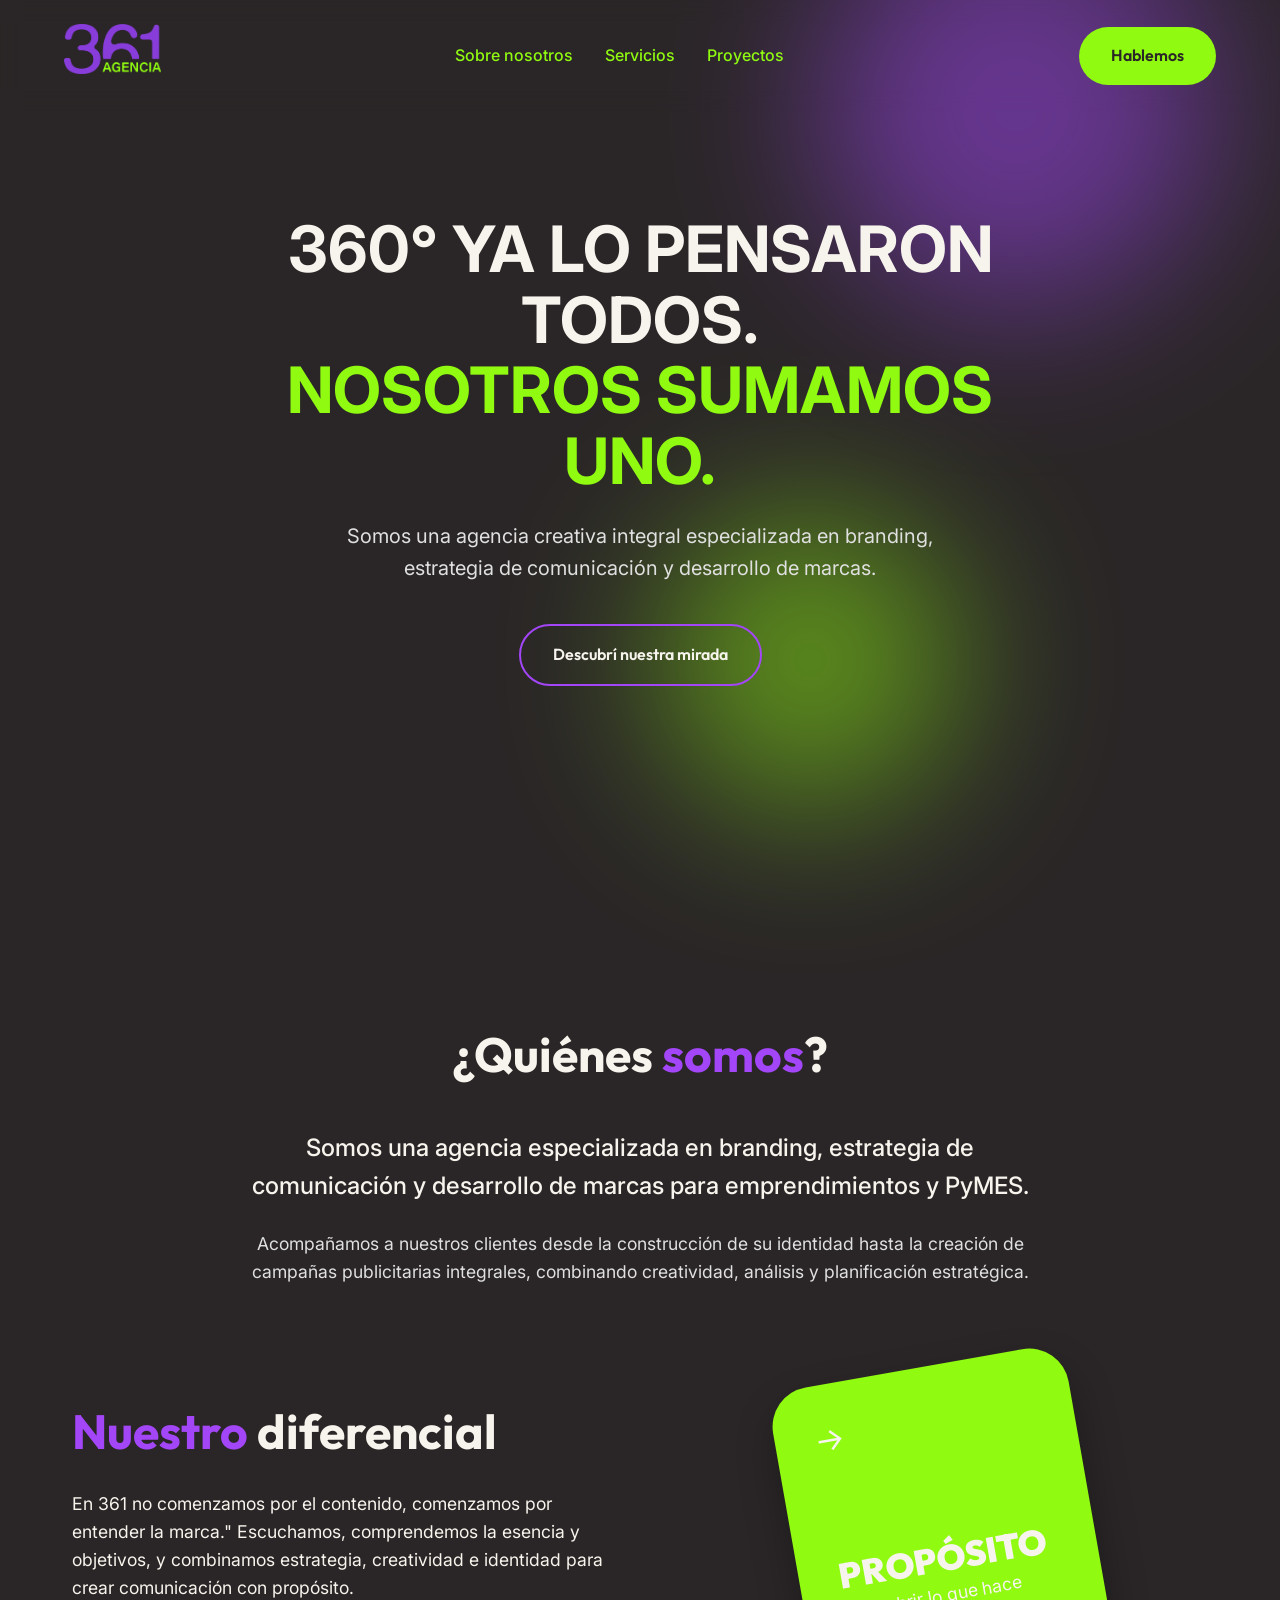
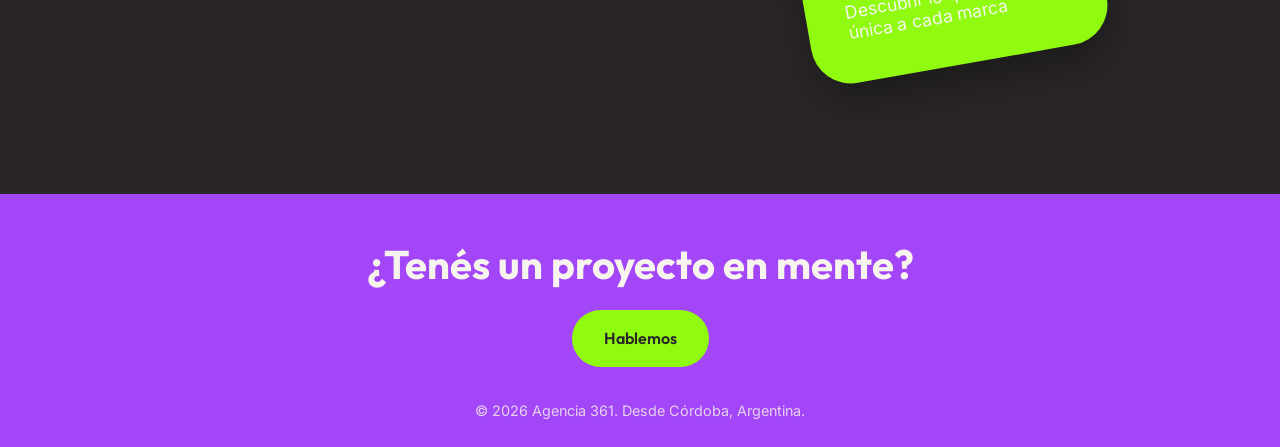
==== index.html @ 06deb08f "innitial commit" ====
<!DOCTYPE html>
<html lang="es">

<head>
    <meta charset="UTF-8">
    <meta name="viewport" content="width=device-width, initial-scale=1.0">
    <title>361 Agencia | Una mirada más</title>
    <link rel="stylesheet" href="style.css">
    <link rel="preconnect" href="https://fonts.googleapis.com">
    <link rel="preconnect" href="https://fonts.gstatic.com" crossorigin>
    <link href="https://fonts.googleapis.com/css2?family=Inter:wght@400;500&family=Outfit:wght@700;900&display=swap"
        rel="stylesheet">
    <script src="https://cdnjs.cloudflare.com/ajax/libs/gsap/3.12.5/gsap.min.js"></script>
    <script src="main.js"></script>
</head>

<body>
    <!-- Cursor personalizado -->
    <div id="cursor"></div>

    <!-- Navegación -->
    <nav class="navbar">
        <div class="logo">
            <a href="index.html"><img src="img/PRINC - COLOR.png" alt="361 Agencia"></a>
        </div>
        <ul class="nav-links">
            <!-- Actualizamos el link al nuevo ID -->
            <li><a href="#sobre-nosotros">Sobre nosotros</a></li>
            <li><a href="servicios.html">Servicios</a></li>
            <li><a href="proyectos.html">Proyectos</a></li>
        </ul>
        <a href="https://whatsapp.com" class="btn-primary">Hablemos</a>
    </nav>

    <!-- Hero Section -->
    <header class="hero section-reveal">
        <div class="hero-content">
            <h1>360° ya lo pensaron todos.<br><span class="highlight-green">Nosotros sumamos uno.</span></h1>
            <p>Somos una agencia creativa integral especializada en branding, estrategia de comunicación y desarrollo de
                marcas.</p>
            <a href="#sobre-nosotros" class="btn-secondary">Descubrí nuestra mirada</a>
        </div>
        <!-- Elementos decorativos (Blobs) -->
        <div class="blob blob-purple"></div>
        <div class="blob blob-green"></div>
    </header>

    <!-- SOBRE NOSOTROS (Unificado: Filosofía + Misión/Visión) -->
    <section id="sobre-nosotros" class="about-us section-reveal">
        <div class="container">

            <!-- 1. Bloque Introductorio Centrado -->
            <div style="text-align: center; margin-bottom: 5rem;">
                <h2 class="section-title">¿Quiénes <span class="highlight-purple">somos</span>?</h2>
                <p class="large-text" style="max-width: 800px; margin: 0 auto 1.5rem;">
                    Somos una agencia especializada en branding, estrategia de comunicación y desarrollo de marcas para
                    emprendimientos y PyMES.
                </p>
                <p style="max-width: 800px; margin: 0 auto; color: #e0e0e0; font-size: 1.1rem;">
                    Acompañamos a nuestros clientes desde la construcción de su identidad hasta la creación de campañas
                    publicitarias integrales, combinando creatividad, análisis y planificación estratégica.
                </p>
            </div>

            <!-- 2. Bloque Dividido (Misión y Visión) -->
            <div class="split-layout">
                <div class="split-text">
                    <!-- Sobrescribimos el centrado global para que este título quede a la izquierda -->
                    <h2 class="section-title" style="text-align: left; margin-bottom: 2rem;"><span
                            class="highlight-purple">Nuestro</span> diferencial</h2>
                    <p>En 361 no comenzamos por el contenido, comenzamos por entender la marca." Escuchamos,
                        comprendemos la esencia y objetivos, y combinamos estrategia, creatividad e identidad para crear
                        comunicación con propósito.</p>
                </div>
                <div class="split-visual">
                    <div class="split-visual">
                        <div class="box-361" id="valores-box">
                            <!-- El contenido se inyectará dinámicamente con JS -->
                            <div class="valores-content" id="valores-content">
                                <!-- Acá irán la flecha, el título y el subtítulo -->
                            </div>
                        </div>
                    </div>
                </div>
            </div>

        </div>
    </section>



     <!-- Footer -->
    <footer id="contacto">
        <div class="container">
            <h2>¿Tenés un proyecto en mente? </h2>
            <a href="https://whatsapp.com" class="btn-primary">Hablemos</a>
            <p class="footer-copy">© 2026 Agencia 361. Desde Córdoba, Argentina.</p>
        </div>
    </footer>


</body>

</html>
---- style.css ----
/* --- VARIABLES DE MARCA --- */
:root {
    /* Paleta Oficial */
    --color-purple: #a346f7; /* Passion Purple[cite: 2] */
    --color-green: #90fa11;  /* Electric Green[cite: 2] */
    --color-white: #f7f4ed;  /* Reputation White[cite: 2] */
    --color-black: #2a2627;  /* Mistery Black[cite: 2] */

    /* Fuentes */
    --font-heading: 'Outfit', sans-serif;
    --font-body: 'Inter', sans-serif;

    /* Espaciados y estructura */
    --transition: all 0.3s ease;
    --radius: 12px;
}

/* --- RESET & GLOBALES --- */
* {
    margin: 0;
    padding: 0;
    box-sizing: border-box;
}

html {
    scroll-behavior: smooth;
}

body {
    background-color: var(--color-black);
    color: var(--color-white);
    font-family: var(--font-body);
    line-height: 1.6;
    overflow-x: hidden;
}

h1, h2, h3, h4 {
    font-family: var(--font-heading);
    line-height: 1.1;
}

a { text-decoration: none; }
ul { list-style: none; }
.container { max-width: 1200px; margin: 0 auto; padding: 0 2rem; }

/* --- UTILIDADES --- */
.highlight-green { color: var(--color-green); }
.highlight-purple { color: var(--color-purple); }

.btn-primary-hero {
    color: var(--color-green);
    display: inline-block;
    padding: 1rem 2rem;
    border-radius: 50px;
    font-weight: 600;
    font-family: var(--font-heading);
    transition: var(--transition);
    cursor: pointer;
    border: solid var(--color-green) 2px;
}

.btn-primary-hero:hover {
    border: solid var(--color-white) 2px;
    color: var(--color-white);
    transform: translateY(-3px);
}

.btn-primary, .btn-secondary {
    display: inline-block;
    padding: 1rem 2rem;
    border-radius: 50px;
    font-weight: 600;
    font-family: var(--font-heading);
    transition: var(--transition);
    cursor: pointer;
}

.btn-primary {
    background-color: var(--color-green);
    color: var(--color-black);
}

.btn-primary:hover {
    background-color: var(--color-white);
    transform: translateY(-3px);
}

.btn-secondary {
    background-color: transparent;
    color: var(--color-white);
    border: 2px solid var(--color-purple);
}

.btn-secondary:hover {
    background-color: var(--color-purple);
    transform: translateY(-3px);
}

/* --- NAVEGACIÓN --- */
.navbar {
    display: flex;
    justify-content: space-between;
    align-items: center;
    padding: 1.5rem 5%;
    position: fixed;
    width: 100%;
    top: 0;
    z-index: 100;
    backdrop-filter: blur(10px);
}

.logo {
    font-size: 2rem;
    font-family: var(--font-heading);
    font-weight: 900;
    color: var(--color-white);
}

.logo img {
    max-height: 50px;
}

.nav-links {
    display: flex;
    gap: 2rem;
}

.nav-links a {
    color: var(--color-green);
    font-weight: 500;
    transition: var(--transition);
}

.nav-links a:hover { color: var(--color-green); }

/* --- REEMPLAZAR ESTA PARTE EN TU STYLE.CSS --- */

/* HERO SECTION */
.hero {
    height: 100vh; 
    background-color: var(--color-black);
    color: var(--color-white);
    
    display: flex;
    align-items: center;
    justify-content: center;
    
    position: relative;
    /* Eliminamos el overflow: hidden; de acá */
}

/* Animaciones fluidas de fondo (se mantienen igual) */
.hero::before {
    content: '';
    position: absolute;
    width: 50vw;
    height: 50vw;
    background: var(--passion-purple);
    filter: blur(120px);
    border-radius: 50%;
    top: -20%;
    left: -10%;
    opacity: 0.3;
    animation: float 8s ease-in-out infinite;
}

.hero::after {
    content: '';
    position: absolute;
    width: 40vw;
    height: 40vw;
    background: var(--electric-green);
    filter: blur(100px);
    border-radius: 50%;
    bottom: -10%;
    right: -10%;
    opacity: 0.2;
    animation: float 10s ease-in-out infinite alternate;
}

@keyframes float {
    0% { transform: translateY(0px) scale(1); }
    50% { transform: translateY(40px) scale(1.05); }
    100% { transform: translateY(0px) scale(1); }
}

.hero-content {
    position: relative;
    z-index: 10;
    width: 100%;
    max-width: 900px;
    padding: 0 20px;
    
    /* Flexbox en columna para apilar H1, P y Botón en el centro absoluto */
    display: flex;
    flex-direction: column;
    align-items: center;      /* Centra los elementos horizontalmente */
    justify-content: center;  /* Centra los elementos verticalmente */
    text-align: center;       /* Asegura que el texto interno esté alineado al medio */
}

.hero h1 {
    font-family: var(--font-headers);
    font-size: clamp(2.5rem, 5vw, 4.5rem);
    line-height: 1.1;
    margin-bottom: 1.5rem;
    text-transform: uppercase;
}



.hero p {
    font-size: 1.25rem;
    margin-bottom: 2.5rem;
    color: #e0e0e0;
    max-width: 600px;
    /* Al usar flex-direction: column, el margin auto ya no es obligatorio, 
       pero mantenemos text-align center por prolijidad */
    text-align: center; 
}

/* Animaciones decorativas (Blobs estilo branding 361) */
.blob {
    position: absolute;
    filter: blur(80px);
    border-radius: 50%;
    z-index: -1; /* <-- Cambiá esto para que vayan por detrás */
    opacity: 0.5;
    animation: float 10s infinite alternate ease-in-out;
    pointer-events: none; 
}

.blob-purple {
    width: 400px;
    height: 400px;
    background: var(--color-purple);
    top: -10%;
    right: 5%;
}

.blob-green {
    width: 300px;
    height: 300px;
    background: var(--color-green);
    bottom: 10%;
    right: 25%;
    animation-delay: -5s;
}

@keyframes float {
    0% { transform: translate(0, 0) scale(1); }
    100% { transform: translate(50px, 50px) scale(1.1); }
}

/* --- SECCIONES GENÉRICAS --- */
section { padding: 8rem 0; }
.section-title { font-size: 3rem; margin-bottom: 3rem; text-align: center;}
.large-text { font-size: 1.5rem; margin-bottom: 1.5rem; font-weight: 500; }

/* --- SERVICIOS (ACORDEÓN Y GRÁFICOS LATERALES) --- */
.services {
    background-color: var(--color-black);
    color: var(--color-black);
    position: relative; /* Importante para que los z-index funcionen bien */
}

.services-list {
    display: flex;
    flex-direction: column;
    gap: 0;
    max-width: 800px;
    margin: 0 auto;
}

.service-item {
    border-bottom: 2px solid var(--color-purple);
    padding: 2rem 0;
    cursor: pointer;
    transition: border-color 0.4s ease;
}

.service-item:hover {
    border-bottom-color: var(--color-green);
}

.service-title {
    font-size: clamp(2rem, 4vw, 3rem);
    color: var(--color-purple);
    margin: 0;
    transition: all 0.4s ease;
    text-align: center;
}

/* Efecto visual en el título al pasar el mouse */
.service-item:hover .service-title {
    color: var(--color-green);
    transform: translateX(20px);
}

/* MAGIA DEL ACORDEÓN */
.service-content {
    display: grid;
    grid-template-rows: 0fr;
    transition: grid-template-rows 0.5s cubic-bezier(0.16, 1, 0.3, 1);
}

.service-item:hover .service-content {
    grid-template-rows: 1fr;
}

.service-inner {
    overflow: hidden; 
}

/* LA NUEVA CARD DESPLEGABLE RECTANGULAR */
.service-card-expanded {
    background-color: var(--color-purple); /* Fondo oscuro para destacar la forma */
    border-radius: var(--radius);
    margin-top: 1.5rem;
    margin-bottom: 1rem;
    
    /* Mucho padding arriba y abajo para hacerla más alta */
    padding: 4rem 3rem; 
    min-height: 200px; /* Forzamos un alto mínimo para que sea un rectángulo notorio */
    
    display: flex;
    align-items: center;
    border-bottom: 4px solid var(--color-green); /* Detalle de color de la marca */
    
    /* Animación extra para que el texto aparezca suave */
    opacity: 0;
    transform: translateY(-10px);
    transition: all 0.4s ease 0.1s;
}

.service-item:hover .service-card-expanded {
    opacity: 1;
    transform: translateY(0);
}

.service-card-expanded p {
    font-size: 1.25rem;
    color: var(--color-white);
    margin: 0;
    line-height: 1.6;
    text-align: center;
}
/* --- ANIMACIÓN DE IMÁGENES LATERALES --- */
.side-graphic {
    position: fixed; /* Anclado a la pantalla (viewport) */
    top: 50%;
    transform: translateY(-50%);
    width: 250px; /* Ajustá este tamaño según tus imágenes */
    height: auto;
    z-index: 50; /* Por encima del fondo pero por debajo del navbar */
    opacity: 0;
    pointer-events: none; /* Evita que la imagen interfiera con el mouse/hover */
    transition: all 0.6s cubic-bezier(0.16, 1, 0.3, 1);
}

.side-graphic.left {
    left: -300px; /* Escondido fuera de la pantalla a la izquierda */
}

.side-graphic.right {
    right: -300px; /* Escondido fuera de la pantalla a la derecha */
}

/* Al hacer hover en el ítem, las imágenes correspondientes entran a la pantalla */
.service-item:hover .side-graphic.left {
    left: 5vw;
    opacity: 1;
}

.service-item:hover .side-graphic.right {
    right: 5vw;
    opacity: 1;
}

/* En celulares anulamos las imágenes laterales para que no tapen la pantalla */
@media (max-width: 900px) {
    .side-graphic {
        display: none;
    }
    .service-item:hover .service-title {
        transform: translateX(10px);
    }
}

.service-card h3 { font-size: 1.5rem; margin-bottom: 1rem; }

/* --- DIFERENCIAL (SPLIT LAYOUT) --- */
.split-layout {
    display: flex;
    align-items: center;
    gap: 4rem;
}

.split-text { flex: 1; }
.split-text p { margin-bottom: 1.5rem; font-size: 1.1rem; }
.bold-statement {
    font-size: 1.3rem;
    color: var(--color-green);
    border-left: 4px solid var(--color-purple);
    padding-left: 1.5rem;
    margin-top: 2rem;
}

.split-visual {
    flex: 1;
    display: flex;
    justify-content: center;
}

/* --- CAJA 361 ROTATORIA (CSS PURO) --- */
.box-361 {
    width: 300px;
    height: 300px;
    border-radius: 40px;
    transform: rotate(-10deg);
    transition: transform 0.3s ease, background-color 0.5s ease-in-out;
    box-shadow: 0 20px 40px rgba(0,0,0,0.3);
    
    /* Flexbox para alinear el contenido interno */
    display: flex;
    flex-direction: column;
    justify-content: center;
    padding: 2.5rem;
    
    /* El fondo inicial, luego JS lo cambia */
    background-color: var(--color-green); 
}

.box-361:hover { 
    transform: rotate(0deg) scale(1.05); 
}

/* El contenedor del texto, que usaremos para hacer el fade de opacidad */
.valores-content {
    opacity: 1;
    transition: opacity 0.5s ease-in-out;
    display: flex;
    flex-direction: column;
    justify-content: center;
    height: 100%;
}

/* Estilos de las partes internas de la caja */
.valores-arrow {
    font-size: 2rem;
    margin-bottom: auto; /* Empuja el título hacia el medio */
    line-height: 1;
}

.valores-title {
    font-family: var(--font-heading);
    font-size: 2.2rem;
    font-weight: 900;
    text-transform: uppercase;
    line-height: 1;
    margin-bottom: 0.5rem;
}

.valores-subtitle {
    font-family: var(--font-body);
    font-size: 1.1rem;
    line-height: 1.2;
    font-weight: 400;
}




/* --- METODOLOGÍA (EFECTO STICKY SCROLL) --- */
.methodology {
    padding: 8rem 0;
    background-color: var(--color-black);
    
    /* ACÁ ESTÁ EL TRUCO: 
       Sumamos un extra de scroll al final para que las cartas 
       tengan tiempo y espacio de apilarse por completo. */
    padding-bottom: 30vh; 
}

.method-list {
    list-style: none;
    counter-reset: step-counter;
    position: relative;
    padding: 0;
    
    /* Ocupamos el 90% del ancho de la ventana y centramos */
    width: 95vw;
    margin: 0 auto;
}

.method-step {
    /* Hacemos que se ancle antes, al 5% de la parte superior */
    position: sticky;
    top: 5vh; 
    
    /* Las filas son mucho más altas (90% del alto de la ventana) */
    height: 30vh; 
    
    background-color: var(--color-black);
    
    /* El contenido se dispersa a lo largo del 90vw */
    display: grid;
    grid-template-columns: 150px 1fr 1.5fr; 
    gap: 4rem;
    align-items: center; /* Centra el contenido verticalmente en esos 90vh */
    
    /* La línea ocupa automáticamente el 100% de este bloque (que es el 90vw) */
    border-top: 1px solid var(--color-purple);
    
}

/* Colores alternados de las líneas y los números */
.method-step:nth-child(odd) {
    border-top-color: var(--color-purple);
}
.method-step:nth-child(even) {
    border-top-color: var(--color-green);
}

.method-step:nth-child(odd) .step-number {
    color: var(--color-purple);
}
.method-step:nth-child(even) .step-number {
    color: var(--color-green);
}

/* Tipografía de los números gigante */
.step-number {
    font-family: var(--font-heading);
    font-size: clamp(4rem, 8vw, 7rem); /* Se adapta al tamaño de la pantalla */
    font-weight: 900;
    line-height: 1;
}

.step-number::before {
    counter-increment: step-counter;
    content: "0" counter(step-counter);
}

.step-name {
    font-family: var(--font-heading);
    font-size: clamp(2rem, 3vw, 3rem);
    color: var(--color-white);
    font-weight: 700;
    line-height: 1.1;
}

.step-desc {
    font-size: 1.25rem;
    color: #e0e0e0;
    max-width: 600px;
}

/* --- FOOTER --- */
footer {
    background: var(--color-purple);
    text-align: center;
    /* Redujimos el padding superior e inferior */
    padding: 3rem 0 1.5rem; 
}

footer h2 { 
    /* Achicamos apenitas la fuente y el margen para que encaje mejor */
    font-size: 2.5rem; 
    margin-bottom: 1.5rem; 
}

.footer-copy { 
    /* Redujimos el margen superior a la mitad */
    margin-top: 2rem; 
    font-size: 0.9rem; 
    opacity: 0.8; 
}


/* --- CURSOR PERSONALIZADO Y ANIMACIÓN GSAP --- */
#cursor {
    position: fixed;
    top: 0;
    left: 0;
    width: 15px;
    height: 15px;
    background-color: var(--color-green);
    border-radius: 50%;
    pointer-events: none;
    z-index: 9999;
    transform: translate(-50%, -50%);
    opacity: 0; 
}

/* Ocultamos el cursor del sistema para que solo se vea el verde */
body {
    cursor: none; 
}

/* Las imágenes que deja la estela */
.trail-image {
    position: absolute;
    top: 0;
    left: 0;
    
    /* Hacemos los elementos mucho más pequeños */
    width: clamp(60px, 8vw, 120px); 
    height: auto; /* Mantiene la proporción original exacta del PNG */
    
    object-fit: contain; /* Garantiza que el gráfico jamás se recorte */
    pointer-events: none; /* Crucial para que no bloqueen los botones de abajo */
    
    /* Eliminamos box-shadow, aspect-ratio y border-radius que limitaban la forma */
}

/* --- PROYECTOS (Grilla 2x2 y Hover Effect) --- */
.projects {
    padding-bottom: 8rem;
}

.projects-grid {
    display: grid;
    grid-template-columns: repeat(2, 1fr); /* Crea exactamente 2 columnas */
    gap: 3rem;
}

.project-card {
    position: relative;
    border-radius: var(--radius);
    overflow: hidden;
    aspect-ratio: 4/3; /* Mantiene proporción rectangular horizontal uniforme */
    cursor: pointer;
    background-color: var(--color-black);
    box-shadow: 0 10px 30px rgba(0,0,0,0.2);
}

/* Configuramos ambas imágenes superpuestas */
.project-card img {
    position: absolute;
    top: 0;
    left: 0;
    width: 100%;
    height: 100%;
    object-fit: cover;
    transition: opacity 0.6s ease, transform 0.6s ease;
}

/* La segunda imagen arranca invisible */
.project-card .img-hover {
    opacity: 0;
}

/* Animaciones al pasar el mouse */
.project-card:hover .img-base {
    opacity: 0;
    transform: scale(1.05); /* Pequeño zoom out */
}

.project-card:hover .img-hover {
    opacity: 1;
    transform: scale(1.05); /* Pequeño zoom in al revelar */
}

/* Información del proyecto (título y categoría) */
.project-info {
    position: absolute;
    bottom: 0;
    left: 0;
    width: 100%;
    padding: 3rem 2rem 2rem;
    
    /* Degradado para oscurecer la base y asegurar que el texto se lea bien */
    background: linear-gradient(to top, rgba(42, 38, 39, 0.95), transparent);
    color: var(--color-white);
    
    /* El texto arranca un poco más abajo y transparente */
    transform: translateY(20px);
    opacity: 0;
    transition: all 0.4s ease;
    z-index: 10;
}

.project-card:hover .project-info {
    transform: translateY(0);
    opacity: 1;
}

.project-info h3 {
    font-size: 1.8rem;
    margin-bottom: 0.2rem;
    color: var(--color-green);
    font-family: var(--font-heading);
}

.project-info p {
    font-size: 1rem;
    opacity: 0.9;
}

/* --- HERO DE PROYECTOS (100VH) --- */
.projects-hero {
    height: 100vh;
    display: flex;
    align-items: center;
    justify-content: center;
    text-align: center;
    background-color: var(--color-black);
    position: relative;
    /* Evita que el navbar pise el texto visualmente */
    padding-top: 80px; 
}

#hero-text-content {
    /* Optimiza el rendimiento de las animaciones en el navegador */
    will-change: transform, opacity;
    transform-origin: center center;
}

.section-title-proyectos {
    font-family: var(--font-headers);
    font-size: clamp(2.5rem, 5vw, 4.5rem);
    line-height: 1.1;
    margin-bottom: 1.5rem;
    text-transform: uppercase;
}

/* Responsive para dispositivos móviles */
@media (max-width: 768px) {
    .projects-grid {
        grid-template-columns: 1fr; /* Pasa a 1 sola columna en celular */
        gap: 2rem;
    }
}

/* --- RESPONSIVE --- */
@media (max-width: 768px) {
    .nav-links { display: none; } /* En un proyecto real acá iría el menú hamburguesa */
    .split-layout { flex-direction: column; }
    .hero h1 { font-size: 2.5rem; }
}

@media (max-width: 900px) {
    .method-step {
        grid-template-columns: 1fr; /* Apila todo en una columna */
        gap: 2rem;
        height: auto; /* Anula los 90vh en celular para que no quede raro */
        min-height: 80vh;
        padding-top: 3rem;
        align-items: start;
        align-content: center;
    }
    
    .step-number {
        margin-bottom: 0;
    }
}
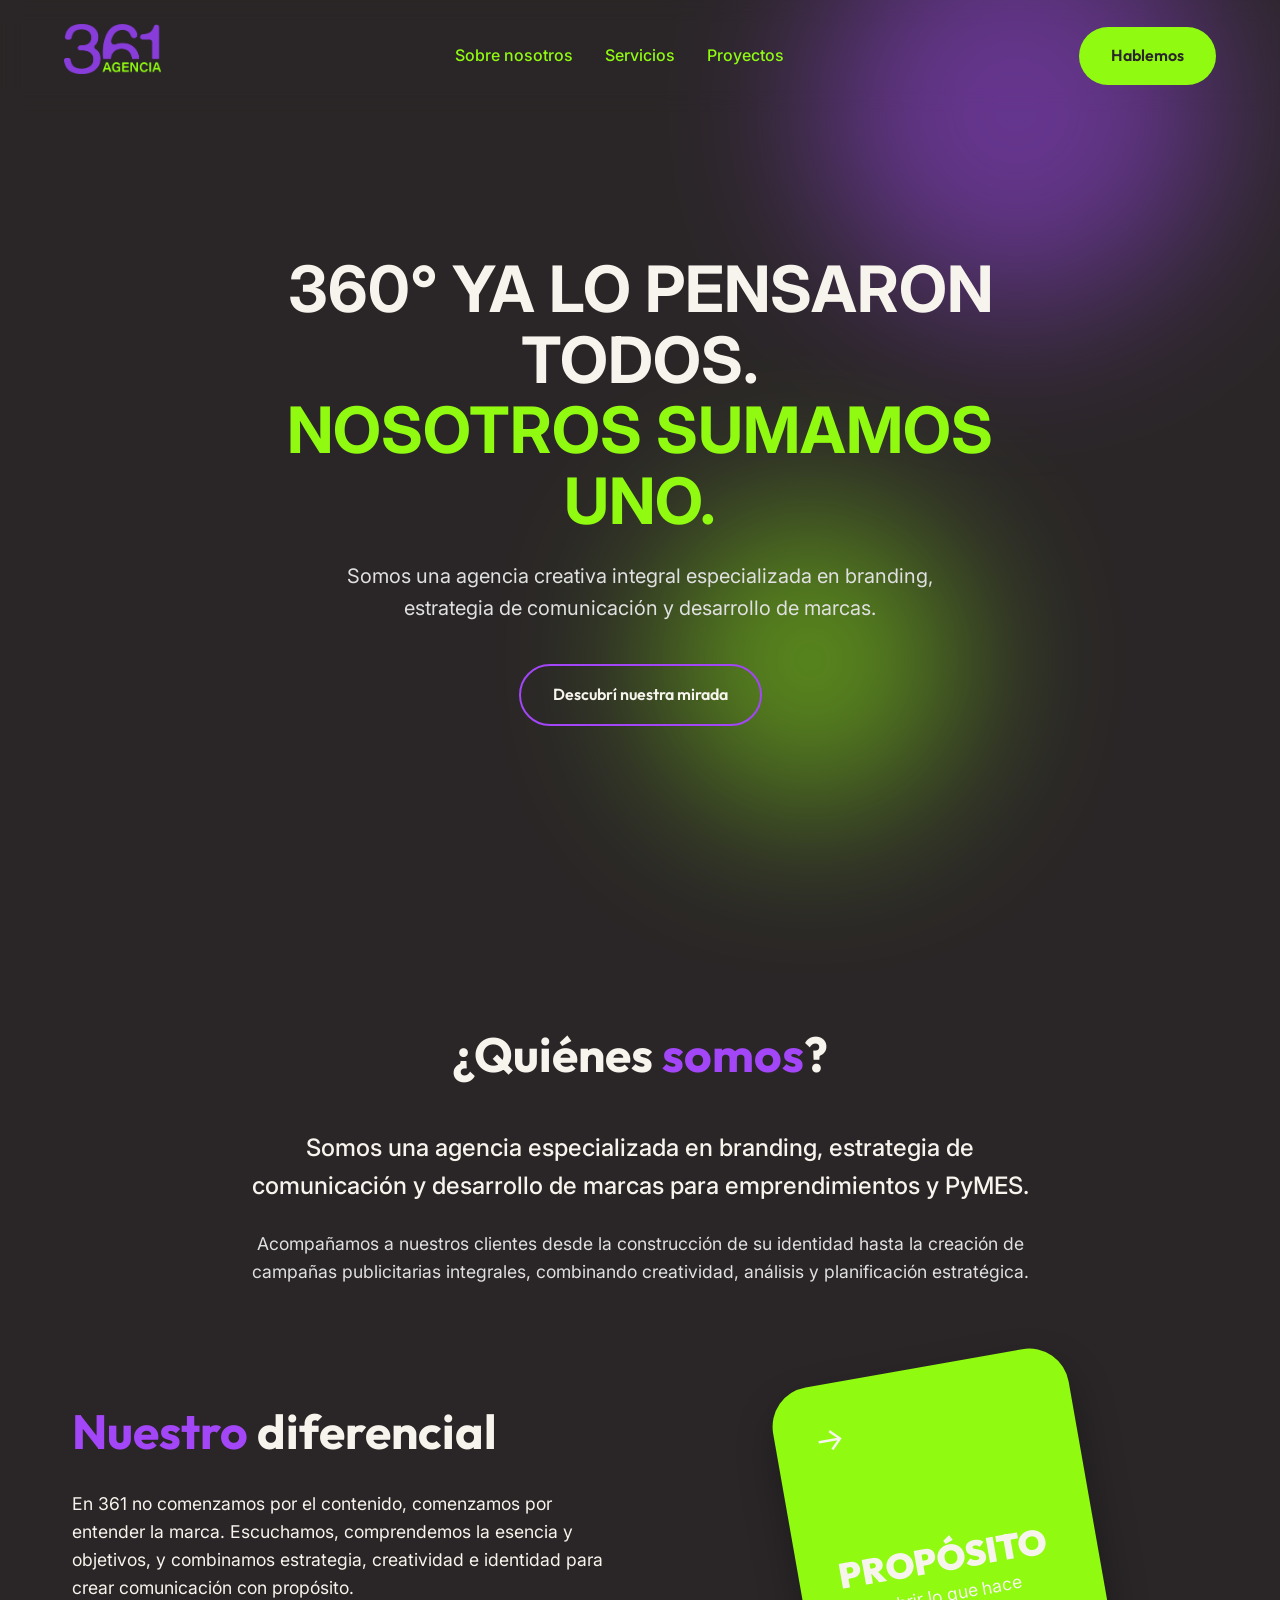
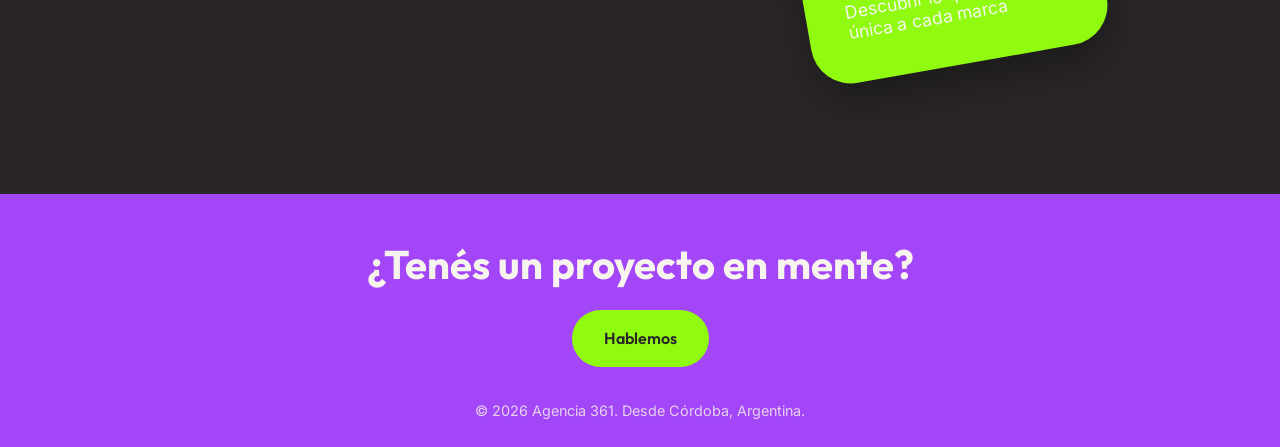
==== commit e3a1acc0: "fixed minor errors" ====
--- a/index.html
+++ b/index.html
@@ -68,7 +68,7 @@
                     <!-- Sobrescribimos el centrado global para que este título quede a la izquierda -->
                     <h2 class="section-title" style="text-align: left; margin-bottom: 2rem;"><span
                             class="highlight-purple">Nuestro</span> diferencial</h2>
-                    <p>En 361 no comenzamos por el contenido, comenzamos por entender la marca." Escuchamos,
+                    <p>En 361 no comenzamos por el contenido, comenzamos por entender la marca. Escuchamos,
                         comprendemos la esencia y objetivos, y combinamos estrategia, creatividad e identidad para crear
                         comunicación con propósito.</p>
                 </div>
--- a/style.css
+++ b/style.css
@@ -137,16 +137,21 @@
 
 /* HERO SECTION */
 .hero {
-    height: 100vh; 
+    /* Cambiamos height por min-height para mayor adaptabilidad */
+    min-height: 100vh; 
+    
     background-color: var(--color-black);
     color: var(--color-white);
     
     display: flex;
     align-items: center;
     justify-content: center;
-    
     position: relative;
-    /* Eliminamos el overflow: hidden; de acá */
+    
+    /* Le damos un respiro superior para que no choque con la navbar fija */
+    padding-top: 120px; 
+    /* Le damos padding inferior por si la pantalla es muy chica */
+    padding-bottom: 40px; 
 }
 
 /* Animaciones fluidas de fondo (se mantienen igual) */
@@ -594,9 +599,7 @@
 }
 
 /* Ocultamos el cursor del sistema para que solo se vea el verde */
-body {
-    cursor: none; 
-}
+
 
 /* Las imágenes que deja la estela */
 .trail-image {
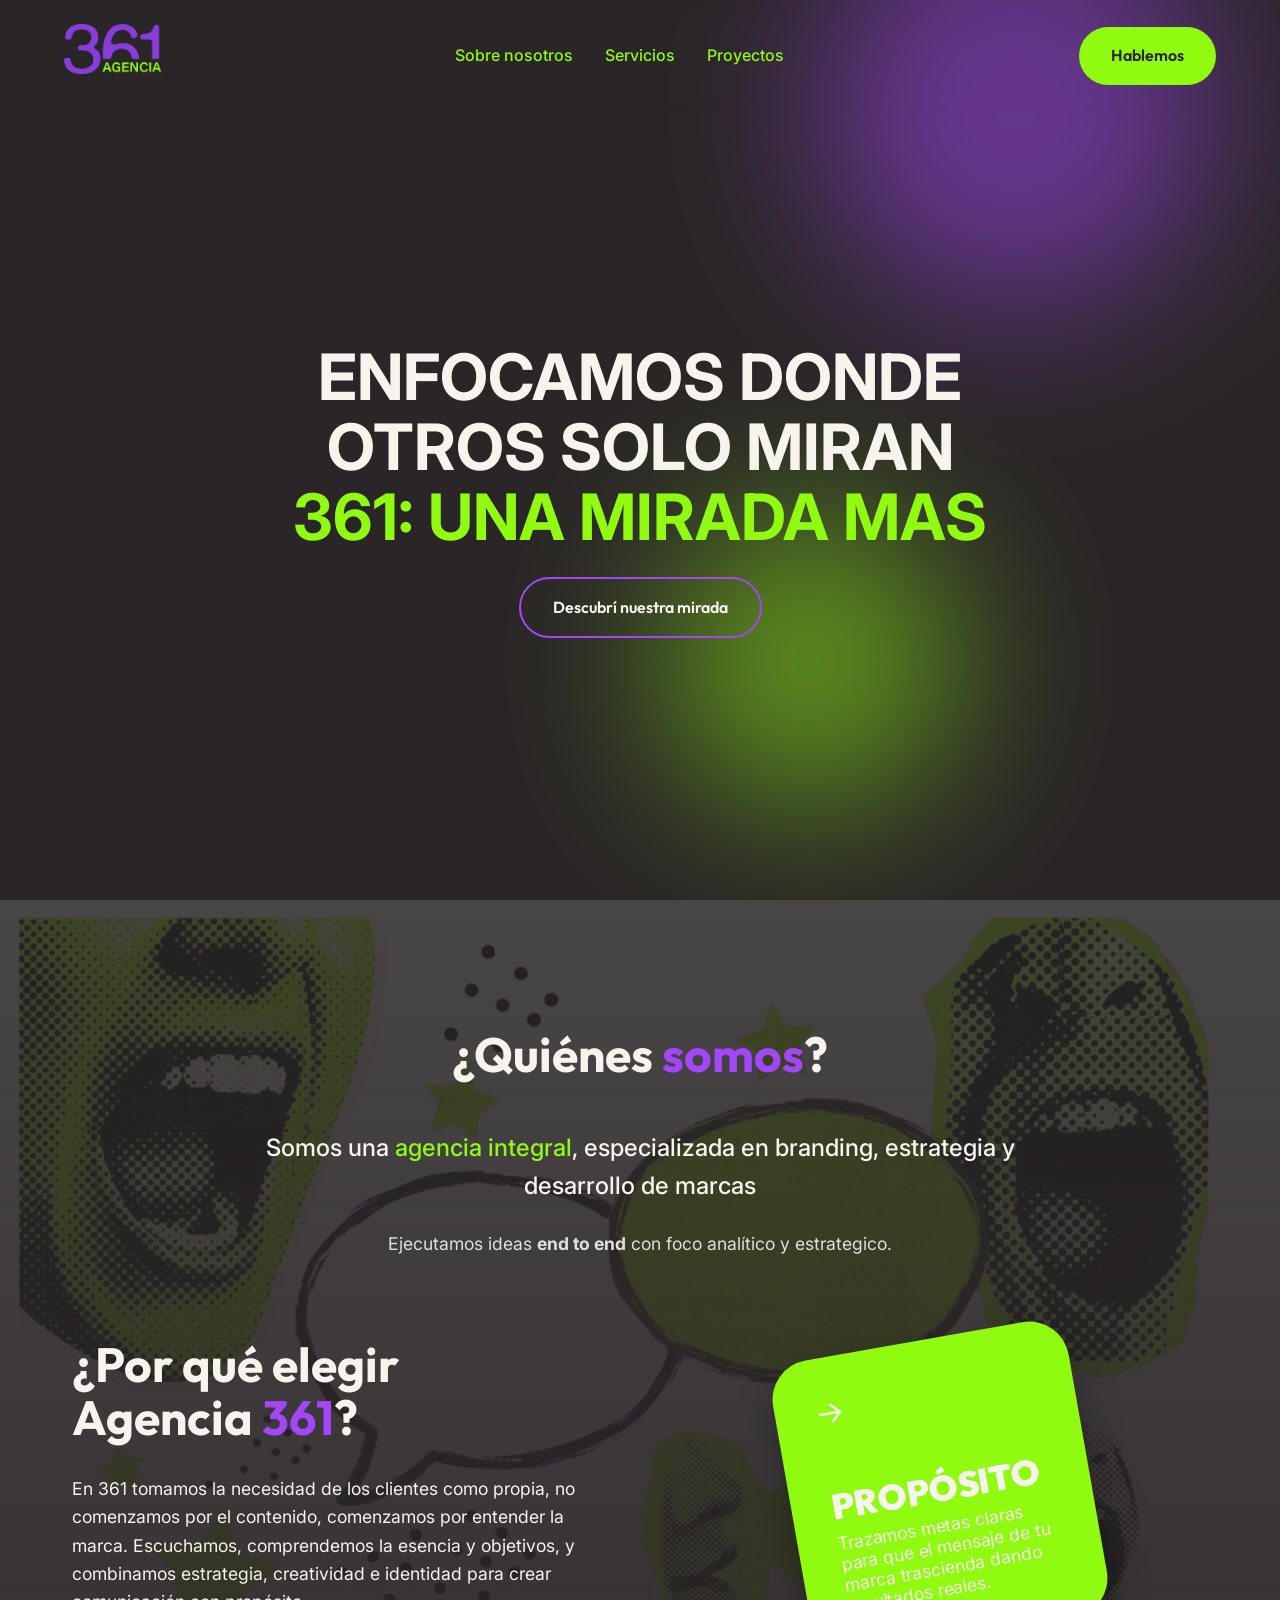
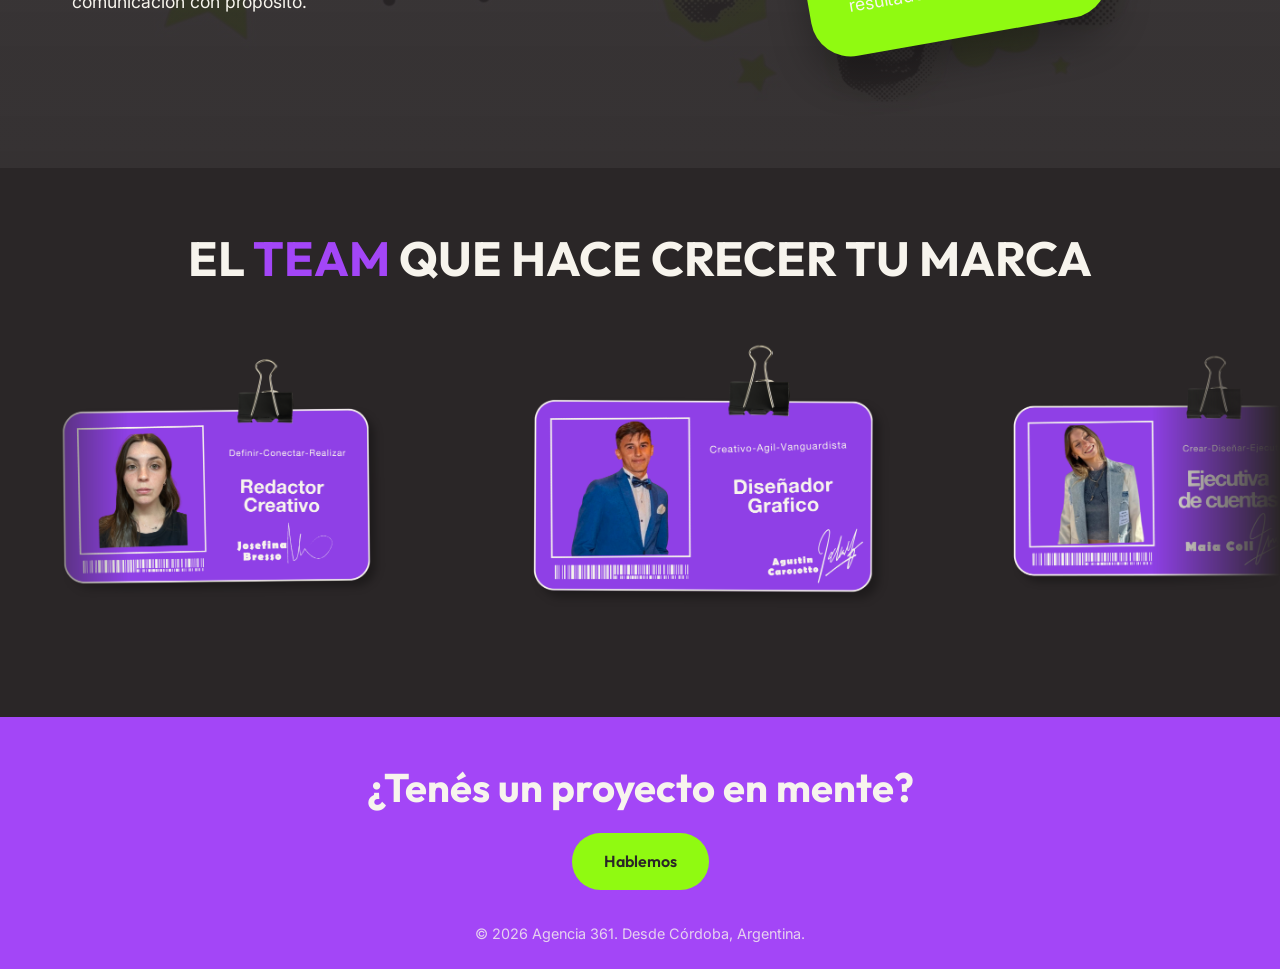
==== commit 1c8c060a: "feat: Mejorar la interactividad y estética del sitio web" ====
--- a/index.html
+++ b/index.html
@@ -35,9 +35,7 @@
     <!-- Hero Section -->
     <header class="hero section-reveal">
         <div class="hero-content">
-            <h1>360° ya lo pensaron todos.<br><span class="highlight-green">Nosotros sumamos uno.</span></h1>
-            <p>Somos una agencia creativa integral especializada en branding, estrategia de comunicación y desarrollo de
-                marcas.</p>
+            <h1>Enfocamos donde otros solo miran<br><span class="highlight-green">361: una mirada mas</span></h1>
             <a href="#sobre-nosotros" class="btn-secondary">Descubrí nuestra mirada</a>
         </div>
         <!-- Elementos decorativos (Blobs) -->
@@ -53,12 +51,12 @@
             <div style="text-align: center; margin-bottom: 5rem;">
                 <h2 class="section-title">¿Quiénes <span class="highlight-purple">somos</span>?</h2>
                 <p class="large-text" style="max-width: 800px; margin: 0 auto 1.5rem;">
-                    Somos una agencia especializada en branding, estrategia de comunicación y desarrollo de marcas para
-                    emprendimientos y PyMES.
+                    Somos una <span class="highlight-green">agencia integral</span>, especializada en branding,
+                    estrategia y desarrollo de marcas
+
                 </p>
                 <p style="max-width: 800px; margin: 0 auto; color: #e0e0e0; font-size: 1.1rem;">
-                    Acompañamos a nuestros clientes desde la construcción de su identidad hasta la creación de campañas
-                    publicitarias integrales, combinando creatividad, análisis y planificación estratégica.
+                    Ejecutamos ideas <strong>end to end</strong> con foco analítico y estrategico.
                 </p>
             </div>
 
@@ -66,9 +64,10 @@
             <div class="split-layout">
                 <div class="split-text">
                     <!-- Sobrescribimos el centrado global para que este título quede a la izquierda -->
-                    <h2 class="section-title" style="text-align: left; margin-bottom: 2rem;"><span
-                            class="highlight-purple">Nuestro</span> diferencial</h2>
-                    <p>En 361 no comenzamos por el contenido, comenzamos por entender la marca. Escuchamos,
+                    <h2 class="section-title" style="text-align: left; margin-bottom: 2rem;">¿Por qué elegir<br> Agencia
+                        <span class="highlight-purple">361</span>?</h2>
+                    <p>En 361 tomamos la necesidad de los clientes como propia, no comenzamos por el contenido,
+                        comenzamos por entender la marca. Escuchamos,
                         comprendemos la esencia y objetivos, y combinamos estrategia, creatividad e identidad para crear
                         comunicación con propósito.</p>
                 </div>
@@ -88,8 +87,17 @@
     </section>
 
 
+    <section class="infinite-carousel section-reveal">
+        <h2 class="section-title" style="text-align: center; margin-bottom: 3rem;">EL <span
+                class="highlight-purple">TEAM</span> QUE HACE CRECER TU MARCA</h2>
 
-     <!-- Footer -->
+        <div class="carousel-wrapper">
+            <div class="carousel-track" id="team-track">
+            </div>
+        </div>
+    </section>
+
+    <!-- Footer -->
     <footer id="contacto">
         <div class="container">
             <h2>¿Tenés un proyecto en mente? </h2>
--- a/style.css
+++ b/style.css
@@ -1,10 +1,14 @@
 /* --- VARIABLES DE MARCA --- */
 :root {
     /* Paleta Oficial */
-    --color-purple: #a346f7; /* Passion Purple[cite: 2] */
-    --color-green: #90fa11;  /* Electric Green[cite: 2] */
-    --color-white: #f7f4ed;  /* Reputation White[cite: 2] */
-    --color-black: #2a2627;  /* Mistery Black[cite: 2] */
+    --color-purple: #a346f7;
+    /* Passion Purple[cite: 2] */
+    --color-green: #90fa11;
+    /* Electric Green[cite: 2] */
+    --color-white: #f7f4ed;
+    /* Reputation White[cite: 2] */
+    --color-black: #2a2627;
+    /* Mistery Black[cite: 2] */
 
     /* Fuentes */
     --font-heading: 'Outfit', sans-serif;
@@ -26,26 +30,113 @@
     scroll-behavior: smooth;
 }
 
+/* --- CONFIGURACIÓN GENERAL DEL BODY --- */
 body {
     background-color: var(--color-black);
     color: var(--color-white);
     font-family: var(--font-body);
     line-height: 1.6;
     overflow-x: hidden;
-}
-
-h1, h2, h3, h4 {
+    position: relative; /* <-- ESTO ES LO ÚNICO QUE FALTABA AGREGAR */
+}
+
+/* Aseguramos que el contenido principal flote por encima del fondo decorativo */
+section, header, footer, .navbar {
+    position: relative;
+    z-index: 2; 
+}
+
+/* --- ELEMENTOS DECORATIVOS GLOBALES (BLUR FIJO DE FONDO) --- */
+.global-bg-decorations {
+    position: fixed; /* Cambiamos a fixed para que cubra toda la pantalla de punta a punta */
+    top: 0;
+    left: 0;
+    width: 100vw;
+    height: 100vh;
+    pointer-events: none; /* Nunca interfiere con los clics */
+    z-index: 1; /* Por detrás de las secciones */
+    overflow: hidden;
+}
+
+.bg-element {
+    position: absolute;
+    width: 200px;
+    height: auto;
+    opacity: 0.12; /* Sutil tipo marca de agua */
+    filter: blur(10px); /* Efecto esmerilado */
+}
+
+/* --- DISPERSIÓN POR TODA LA PÁGINA --- */
+.el-1 {
+    top: 5%;
+    left: 3%;
+    width: 240px;
+    transform: rotate(15deg);
+    filter: blur(8px);
+}
+
+.el-2 {
+    top: 25%;
+    right: 5%;
+    width: 180px;
+    transform: rotate(-30deg);
+    filter: blur(12px);
+}
+
+.el-3 {
+    top: 50%;
+    left: 8%;
+    width: 220px;
+    transform: rotate(45deg);
+    filter: blur(10px);
+}
+
+.el-4 {
+    top: 70%;
+    right: 7%;
+    width: 260px;
+    transform: rotate(-15deg);
+    filter: blur(14px);
+}
+
+.el-5 {
+    top: 85%;
+    left: 5%;
+    width: 190px;
+    transform: rotate(20deg);
+    filter: blur(9px);
+}
+
+h1,
+h2,
+h3,
+h4 {
     font-family: var(--font-heading);
     line-height: 1.1;
 }
 
-a { text-decoration: none; }
-ul { list-style: none; }
-.container { max-width: 1200px; margin: 0 auto; padding: 0 2rem; }
+a {
+    text-decoration: none;
+}
+
+ul {
+    list-style: none;
+}
+
+.container {
+    max-width: 1200px;
+    margin: 0 auto;
+    padding: 0 2rem;
+}
 
 /* --- UTILIDADES --- */
-.highlight-green { color: var(--color-green); }
-.highlight-purple { color: var(--color-purple); }
+.highlight-green {
+    color: var(--color-green);
+}
+
+.highlight-purple {
+    color: var(--color-purple);
+}
 
 .btn-primary-hero {
     color: var(--color-green);
@@ -65,7 +156,8 @@
     transform: translateY(-3px);
 }
 
-.btn-primary, .btn-secondary {
+.btn-primary,
+.btn-secondary {
     display: inline-block;
     padding: 1rem 2rem;
     border-radius: 50px;
@@ -94,6 +186,17 @@
 .btn-secondary:hover {
     background-color: var(--color-purple);
     transform: translateY(-3px);
+}
+
+/* --- ENCABEZADOS DE SECCIÓN CENTRADOS --- */
+.section-header {
+    display: flex;
+    flex-direction: column;
+    align-items: center;
+    /* Centra los elementos horizontalmente */
+    text-align: center;
+    /* Asegura que el texto en sí esté centrado */
+    width: 100%;
 }
 
 /* --- NAVEGACIÓN --- */
@@ -131,27 +234,29 @@
     transition: var(--transition);
 }
 
-.nav-links a:hover { color: var(--color-green); }
+.nav-links a:hover {
+    color: var(--color-green);
+}
 
 /* --- REEMPLAZAR ESTA PARTE EN TU STYLE.CSS --- */
 
 /* HERO SECTION */
 .hero {
     /* Cambiamos height por min-height para mayor adaptabilidad */
-    min-height: 100vh; 
-    
+    min-height: 100vh;
+
     background-color: var(--color-black);
     color: var(--color-white);
-    
+
     display: flex;
     align-items: center;
     justify-content: center;
     position: relative;
-    
+
     /* Le damos un respiro superior para que no choque con la navbar fija */
-    padding-top: 120px; 
+    padding-top: 120px;
     /* Le damos padding inferior por si la pantalla es muy chica */
-    padding-bottom: 40px; 
+    padding-bottom: 40px;
 }
 
 /* Animaciones fluidas de fondo (se mantienen igual) */
@@ -184,9 +289,17 @@
 }
 
 @keyframes float {
-    0% { transform: translateY(0px) scale(1); }
-    50% { transform: translateY(40px) scale(1.05); }
-    100% { transform: translateY(0px) scale(1); }
+    0% {
+        transform: translateY(0px) scale(1);
+    }
+
+    50% {
+        transform: translateY(40px) scale(1.05);
+    }
+
+    100% {
+        transform: translateY(0px) scale(1);
+    }
 }
 
 .hero-content {
@@ -195,13 +308,16 @@
     width: 100%;
     max-width: 900px;
     padding: 0 20px;
-    
+
     /* Flexbox en columna para apilar H1, P y Botón en el centro absoluto */
     display: flex;
     flex-direction: column;
-    align-items: center;      /* Centra los elementos horizontalmente */
-    justify-content: center;  /* Centra los elementos verticalmente */
-    text-align: center;       /* Asegura que el texto interno esté alineado al medio */
+    align-items: center;
+    /* Centra los elementos horizontalmente */
+    justify-content: center;
+    /* Centra los elementos verticalmente */
+    text-align: center;
+    /* Asegura que el texto interno esté alineado al medio */
 }
 
 .hero h1 {
@@ -221,7 +337,7 @@
     max-width: 600px;
     /* Al usar flex-direction: column, el margin auto ya no es obligatorio, 
        pero mantenemos text-align center por prolijidad */
-    text-align: center; 
+    text-align: center;
 }
 
 /* Animaciones decorativas (Blobs estilo branding 361) */
@@ -229,10 +345,11 @@
     position: absolute;
     filter: blur(80px);
     border-radius: 50%;
-    z-index: -1; /* <-- Cambiá esto para que vayan por detrás */
+    z-index: -1;
+    /* <-- Cambiá esto para que vayan por detrás */
     opacity: 0.5;
     animation: float 10s infinite alternate ease-in-out;
-    pointer-events: none; 
+    pointer-events: none;
 }
 
 .blob-purple {
@@ -253,20 +370,45 @@
 }
 
 @keyframes float {
-    0% { transform: translate(0, 0) scale(1); }
-    100% { transform: translate(50px, 50px) scale(1.1); }
+    0% {
+        transform: translate(0, 0) scale(1);
+    }
+
+    100% {
+        transform: translate(50px, 50px) scale(1.1);
+    }
 }
 
 /* --- SECCIONES GENÉRICAS --- */
-section { padding: 8rem 0; }
-.section-title { font-size: 3rem; margin-bottom: 3rem; text-align: center;}
-.large-text { font-size: 1.5rem; margin-bottom: 1.5rem; font-weight: 500; }
+section {
+    padding: 8rem 0;
+}
+
+.section-title {
+    font-size: 3rem;
+    margin-bottom: 3rem;
+    text-align: center;
+}
+
+.large-text {
+    font-size: 1.5rem;
+    margin-bottom: 1.5rem;
+    font-weight: 500;
+}
+
+.small-text {
+    max-width: 800px;
+    color: #e0e0e0;
+    font-size: 1.1rem;
+    padding-bottom: 2rem;
+}
 
 /* --- SERVICIOS (ACORDEÓN Y GRÁFICOS LATERALES) --- */
 .services {
     background-color: var(--color-black);
     color: var(--color-black);
-    position: relative; /* Importante para que los z-index funcionen bien */
+    position: relative;
+    /* Importante para que los z-index funcionen bien */
 }
 
 .services-list {
@@ -277,15 +419,36 @@
     margin: 0 auto;
 }
 
+/* --- EL CONTENEDOR DEL SERVICIO --- */
 .service-item {
     border-bottom: 2px solid var(--color-purple);
-    padding: 2rem 0;
+    /* Le sumamos padding a los costados para que el texto respire del borde de la imagen */
+    padding: 2rem 2rem; 
     cursor: pointer;
     transition: border-color 0.4s ease;
+    
+    /* ESTO ES CLAVE PARA LA IMAGEN DE FONDO */
+    position: relative; 
+    border-radius: var(--radius); /* Bordes redondeados sutiles */
+    overflow: hidden; /* Evita que la imagen sobresalga al hacer el zoom-out */
 }
 
 .service-item:hover {
     border-bottom-color: var(--color-green);
+}
+
+/* Para que el texto e interacciones queden por encima de la imagen de fondo */
+.service-header, 
+.service-content {
+    position: relative;
+    z-index: 2; 
+}
+
+/* --- TÍTULO DEL SERVICIO --- */
+.service-header {
+    display: flex;
+    align-items: center;
+    justify-content: center;
 }
 
 .service-title {
@@ -296,13 +459,37 @@
     text-align: center;
 }
 
-/* Efecto visual en el título al pasar el mouse */
 .service-item:hover .service-title {
     color: var(--color-green);
-    transform: translateX(20px);
-}
-
-/* MAGIA DEL ACORDEÓN */
+}
+
+/* --- LA MAGIA: IMAGEN DE FONDO QUE APARECE --- */
+.service-bg-img {
+    position: absolute;
+    top: 0;
+    left: 0;
+    width: 100%;
+    height: 100%;
+    object-fit: cover; /* Asegura que llene toda la caja sin deformarse */
+    z-index: 0; /* Se va al fondo de todo */
+    
+    /* Filtro oscuro para asegurar que el título y la card se sigan leyendo */
+    filter: brightness(0.35) saturate(1.2); 
+    
+    /* Estado inicial invisible y con un poco de zoom in */
+    opacity: 0;
+    transform: scale(1.1);
+    transition: all 0.6s cubic-bezier(0.16, 1, 0.3, 1);
+    pointer-events: none; /* Evita que moleste al hacer clic */
+}
+
+/* Al pasar el mouse por el servicio, la imagen se revela y hace un zoom out */
+.service-item:hover .service-bg-img {
+    opacity: 1;
+    transform: scale(1);
+}
+
+/* --- MAGIA DEL ACORDEÓN --- */
 .service-content {
     display: grid;
     grid-template-rows: 0fr;
@@ -314,23 +501,30 @@
 }
 
 .service-inner {
-    overflow: hidden; 
-}
-
-/* LA NUEVA CARD DESPLEGABLE RECTANGULAR */
+    overflow: hidden;
+}
+
+/* --- LA NUEVA CARD DESPLEGABLE RECTANGULAR --- */
 .service-card-expanded {
-    background-color: var(--color-purple); /* Fondo oscuro para destacar la forma */
+    /* 
+       Acá pasamos tu Passion Purple (#a346f7) a formato RGB (163, 70, 247).
+       El '0.4' final es la transparencia (40% de color, 60% transparente).
+       Podés subirlo a 0.6 si lo querés más oscuro, o bajarlo a 0.2 para más transparencia. 
+    */
+    background-color: rgba(163, 70, 247, 0.4); 
+    
+    /* ESTA ES LA MAGIA DEL ESMERILADO */
+    backdrop-filter: blur(0.5px);
+    -webkit-backdrop-filter: blur(12px); /* Soporte para Safari */
+    
     border-radius: var(--radius);
     margin-top: 1.5rem;
     margin-bottom: 1rem;
-    
-    /* Mucho padding arriba y abajo para hacerla más alta */
-    padding: 4rem 3rem; 
-    min-height: 200px; /* Forzamos un alto mínimo para que sea un rectángulo notorio */
-    
+    padding: 4rem 3rem;
+    min-height: 200px;
     display: flex;
     align-items: center;
-    border-bottom: 4px solid var(--color-green); /* Detalle de color de la marca */
+    border-bottom: 4px solid var(--color-green);
     
     /* Animación extra para que el texto aparezca suave */
     opacity: 0;
@@ -350,25 +544,32 @@
     line-height: 1.6;
     text-align: center;
 }
+
 /* --- ANIMACIÓN DE IMÁGENES LATERALES --- */
 .side-graphic {
-    position: fixed; /* Anclado a la pantalla (viewport) */
+    position: fixed;
+    /* Anclado a la pantalla (viewport) */
     top: 50%;
     transform: translateY(-50%);
-    width: 250px; /* Ajustá este tamaño según tus imágenes */
+    width: 250px;
+    /* Ajustá este tamaño según tus imágenes */
     height: auto;
-    z-index: 50; /* Por encima del fondo pero por debajo del navbar */
+    z-index: 50;
+    /* Por encima del fondo pero por debajo del navbar */
     opacity: 0;
-    pointer-events: none; /* Evita que la imagen interfiera con el mouse/hover */
+    pointer-events: none;
+    /* Evita que la imagen interfiera con el mouse/hover */
     transition: all 0.6s cubic-bezier(0.16, 1, 0.3, 1);
 }
 
 .side-graphic.left {
-    left: -300px; /* Escondido fuera de la pantalla a la izquierda */
+    left: -300px;
+    /* Escondido fuera de la pantalla a la izquierda */
 }
 
 .side-graphic.right {
-    right: -300px; /* Escondido fuera de la pantalla a la derecha */
+    right: -300px;
+    /* Escondido fuera de la pantalla a la derecha */
 }
 
 /* Al hacer hover en el ítem, las imágenes correspondientes entran a la pantalla */
@@ -387,12 +588,16 @@
     .side-graphic {
         display: none;
     }
+
     .service-item:hover .service-title {
         transform: translateX(10px);
     }
 }
 
-.service-card h3 { font-size: 1.5rem; margin-bottom: 1rem; }
+.service-card h3 {
+    font-size: 1.5rem;
+    margin-bottom: 1rem;
+}
 
 /* --- DIFERENCIAL (SPLIT LAYOUT) --- */
 .split-layout {
@@ -401,8 +606,15 @@
     gap: 4rem;
 }
 
-.split-text { flex: 1; }
-.split-text p { margin-bottom: 1.5rem; font-size: 1.1rem; }
+.split-text {
+    flex: 1;
+}
+
+.split-text p {
+    margin-bottom: 1.5rem;
+    font-size: 1.1rem;
+}
+
 .bold-statement {
     font-size: 1.3rem;
     color: var(--color-green);
@@ -424,20 +636,20 @@
     border-radius: 40px;
     transform: rotate(-10deg);
     transition: transform 0.3s ease, background-color 0.5s ease-in-out;
-    box-shadow: 0 20px 40px rgba(0,0,0,0.3);
-    
+    box-shadow: 0 20px 40px rgba(0, 0, 0, 0.3);
+
     /* Flexbox para alinear el contenido interno */
     display: flex;
     flex-direction: column;
     justify-content: center;
     padding: 2.5rem;
-    
+
     /* El fondo inicial, luego JS lo cambia */
-    background-color: var(--color-green); 
-}
-
-.box-361:hover { 
-    transform: rotate(0deg) scale(1.05); 
+    background-color: var(--color-green);
+}
+
+.box-361:hover {
+    transform: rotate(0deg) scale(1.05);
 }
 
 /* El contenedor del texto, que usaremos para hacer el fade de opacidad */
@@ -453,7 +665,8 @@
 /* Estilos de las partes internas de la caja */
 .valores-arrow {
     font-size: 2rem;
-    margin-bottom: auto; /* Empuja el título hacia el medio */
+    margin-bottom: auto;
+    /* Empuja el título hacia el medio */
     line-height: 1;
 }
 
@@ -477,74 +690,46 @@
 
 
 /* --- METODOLOGÍA (EFECTO STICKY SCROLL) --- */
+/* --- METODOLOGÍA (STICKY CON IMAGEN A LA DERECHA) --- */
 .methodology {
     padding: 8rem 0;
     background-color: var(--color-black);
-    
-    /* ACÁ ESTÁ EL TRUCO: 
-       Sumamos un extra de scroll al final para que las cartas 
-       tengan tiempo y espacio de apilarse por completo. */
-    padding-bottom: 30vh; 
+    /* El extra de scroll para que se apilen */
+    padding-bottom: 30vh;
 }
 
 .method-list {
     list-style: none;
-    counter-reset: step-counter;
     position: relative;
     padding: 0;
-    
     /* Ocupamos el 90% del ancho de la ventana y centramos */
-    width: 95vw;
+    width: min(95vw, 1200px);
     margin: 0 auto;
 }
 
 .method-step {
-    /* Hacemos que se ancle antes, al 5% de la parte superior */
+    /* Efecto Sticky original */
     position: sticky;
-    top: 5vh; 
-    
-    /* Las filas son mucho más altas (90% del alto de la ventana) */
-    height: 30vh; 
-    
+    top: 5vh;
+    height: 30vh;
     background-color: var(--color-black);
-    
-    /* El contenido se dispersa a lo largo del 90vw */
+
+    /* ACÁ ESTÁ EL CAMBIO: 3 columnas (Título | Descripción | Imagen) */
     display: grid;
-    grid-template-columns: 150px 1fr 1.5fr; 
+    grid-template-columns: minmax(180px, 1fr) minmax(0, 1.5fr) minmax(200px, 1fr);
     gap: 4rem;
-    align-items: center; /* Centra el contenido verticalmente en esos 90vh */
-    
-    /* La línea ocupa automáticamente el 100% de este bloque (que es el 90vw) */
+    align-items: center;
+    
     border-top: 1px solid var(--color-purple);
-    
-}
-
-/* Colores alternados de las líneas y los números */
+}
+
+/* Colores alternados de las líneas originales */
 .method-step:nth-child(odd) {
     border-top-color: var(--color-purple);
 }
+
 .method-step:nth-child(even) {
     border-top-color: var(--color-green);
-}
-
-.method-step:nth-child(odd) .step-number {
-    color: var(--color-purple);
-}
-.method-step:nth-child(even) .step-number {
-    color: var(--color-green);
-}
-
-/* Tipografía de los números gigante */
-.step-number {
-    font-family: var(--font-heading);
-    font-size: clamp(4rem, 8vw, 7rem); /* Se adapta al tamaño de la pantalla */
-    font-weight: 900;
-    line-height: 1;
-}
-
-.step-number::before {
-    counter-increment: step-counter;
-    content: "0" counter(step-counter);
 }
 
 .step-name {
@@ -561,25 +746,40 @@
     max-width: 600px;
 }
 
+/* --- LO NUEVO: LA IMAGEN --- */
+.step-image {
+    width: 100%;
+    /* Un poco menos que los 30vh del contenedor para que respire con la línea */
+    height: 24vh; 
+    border-radius: var(--radius);
+    overflow: hidden;
+}
+
+.step-image img {
+    width: 100%;
+    height: 100%;
+    object-fit: cover;
+}
+
 /* --- FOOTER --- */
 footer {
     background: var(--color-purple);
     text-align: center;
     /* Redujimos el padding superior e inferior */
-    padding: 3rem 0 1.5rem; 
-}
-
-footer h2 { 
+    padding: 3rem 0 1.5rem;
+}
+
+footer h2 {
     /* Achicamos apenitas la fuente y el margen para que encaje mejor */
-    font-size: 2.5rem; 
-    margin-bottom: 1.5rem; 
-}
-
-.footer-copy { 
+    font-size: 2.5rem;
+    margin-bottom: 1.5rem;
+}
+
+.footer-copy {
     /* Redujimos el margen superior a la mitad */
-    margin-top: 2rem; 
-    font-size: 0.9rem; 
-    opacity: 0.8; 
+    margin-top: 2rem;
+    font-size: 0.9rem;
+    opacity: 0.8;
 }
 
 
@@ -595,7 +795,7 @@
     pointer-events: none;
     z-index: 9999;
     transform: translate(-50%, -50%);
-    opacity: 0; 
+    opacity: 0;
 }
 
 /* Ocultamos el cursor del sistema para que solo se vea el verde */
@@ -606,14 +806,17 @@
     position: absolute;
     top: 0;
     left: 0;
-    
+
     /* Hacemos los elementos mucho más pequeños */
-    width: clamp(60px, 8vw, 120px); 
-    height: auto; /* Mantiene la proporción original exacta del PNG */
-    
-    object-fit: contain; /* Garantiza que el gráfico jamás se recorte */
-    pointer-events: none; /* Crucial para que no bloqueen los botones de abajo */
-    
+    width: clamp(60px, 8vw, 120px);
+    height: auto;
+    /* Mantiene la proporción original exacta del PNG */
+
+    object-fit: contain;
+    /* Garantiza que el gráfico jamás se recorte */
+    pointer-events: none;
+    /* Crucial para que no bloqueen los botones de abajo */
+
     /* Eliminamos box-shadow, aspect-ratio y border-radius que limitaban la forma */
 }
 
@@ -624,7 +827,8 @@
 
 .projects-grid {
     display: grid;
-    grid-template-columns: repeat(2, 1fr); /* Crea exactamente 2 columnas */
+    grid-template-columns: repeat(2, 1fr);
+    /* Crea exactamente 2 columnas */
     gap: 3rem;
 }
 
@@ -632,10 +836,11 @@
     position: relative;
     border-radius: var(--radius);
     overflow: hidden;
-    aspect-ratio: 4/3; /* Mantiene proporción rectangular horizontal uniforme */
+    aspect-ratio: 4/3;
+    /* Mantiene proporción rectangular horizontal uniforme */
     cursor: pointer;
     background-color: var(--color-black);
-    box-shadow: 0 10px 30px rgba(0,0,0,0.2);
+    box-shadow: 0 10px 30px rgba(0, 0, 0, 0.2);
 }
 
 /* Configuramos ambas imágenes superpuestas */
@@ -657,12 +862,14 @@
 /* Animaciones al pasar el mouse */
 .project-card:hover .img-base {
     opacity: 0;
-    transform: scale(1.05); /* Pequeño zoom out */
+    transform: scale(1.05);
+    /* Pequeño zoom out */
 }
 
 .project-card:hover .img-hover {
     opacity: 1;
-    transform: scale(1.05); /* Pequeño zoom in al revelar */
+    transform: scale(1.05);
+    /* Pequeño zoom in al revelar */
 }
 
 /* Información del proyecto (título y categoría) */
@@ -672,11 +879,11 @@
     left: 0;
     width: 100%;
     padding: 3rem 2rem 2rem;
-    
+
     /* Degradado para oscurecer la base y asegurar que el texto se lea bien */
     background: linear-gradient(to top, rgba(42, 38, 39, 0.95), transparent);
     color: var(--color-white);
-    
+
     /* El texto arranca un poco más abajo y transparente */
     transform: translateY(20px);
     opacity: 0;
@@ -711,7 +918,7 @@
     background-color: var(--color-black);
     position: relative;
     /* Evita que el navbar pise el texto visualmente */
-    padding-top: 80px; 
+    padding-top: 80px;
 }
 
 #hero-text-content {
@@ -728,33 +935,131 @@
     text-transform: uppercase;
 }
 
+/* --- CARRUSEL INFINITO --- */
+.infinite-carousel {
+    padding: 4rem 0; /* Un padding más chico para que actúe como un separador */
+    background-color: var(--color-black);
+    width: 100%;
+    overflow: hidden; /* Oculta todo lo que se salga de la pantalla */
+}
+
+.carousel-wrapper {
+    width: 100%;
+    display: flex;
+    overflow: hidden;
+    
+    /* Máscara opcional: difumina los bordes izquierdo y derecho para un efecto más limpio */
+    -webkit-mask-image: linear-gradient(to right, transparent, black 10%, black 90%, transparent);
+    mask-image: linear-gradient(to right, transparent, black 10%, black 90%, transparent);
+}
+
+.carousel-track {
+    display: flex;
+    gap: 1rem; /* Espacio entre los rectángulos */
+    padding: 0;
+    
+    /* El track mide el ancho de todo su contenido */
+    width: max-content; 
+    
+    /* Animación lineal, continua y que dura 20 segundos */
+    animation: scroll-infinito 20s linear infinite;
+}
+
+/* Detalle pro: Si el usuario pasa el mouse, el carrusel frena para que pueda mirar/cliquear */
+.carousel-wrapper:hover .carousel-track {
+    animation-play-state: paused;
+}
+
+/* Los rectángulos horizontales de prueba */
+.carousel-item {
+    /* Definimos un alto base que se adapte a la pantalla */
+    height: clamp(200px, 25vw, 350px); 
+    
+    /* ACÁ ESTÁ LA MAGIA: Le pasamos las medidas exactas de tus PNG */
+    aspect-ratio: 2000 / 1414; 
+    
+    border-radius: var(--radius);
+    flex-shrink: 0;
+    overflow: hidden; 
+    display: block; 
+}
+
+
+.carousel-item img {
+    width: 100%;
+    height: 100%; 
+    
+    /* Como la caja ahora tiene la misma proporción que la foto, 'cover' o 'contain' funcionan perfecto sin recortar nada */
+    object-fit: cover; 
+    display: block; 
+}
+
+.about-us {
+    /* El linear-gradient actúa como un "vidrio polarizado" oscuro. 
+       El segundo valor es la ruta a tu imagen real */
+    background-image: 
+        linear-gradient(rgba(42, 38, 39, 0.85), rgba(42, 38, 39, 0.95)), 
+        url('./img/BACKGROUND/1.jpeg');
+        
+    background-size: cover; /* Hace que la foto ocupe todo el ancho sin deformarse */
+    background-position: center; /* Centra la foto */
+    
+    /* ESTA LÍNEA ES LA MAGIA: Crea el efecto parallax al scrollear */
+    background-attachment: fixed; 
+    
+    /* Nos aseguramos de mantener un buen padding superior e inferior */
+    padding: 8rem 0; 
+}
+
+/* La matemática de la animación */
+@keyframes scroll-infinito {
+    0% { 
+        transform: translateX(0); 
+    }
+    100% { 
+        /* Si tu gap es de 1rem, le restamos 0.5rem */
+        transform: translateX(calc(-50% - 0.5rem)); 
+    }
+}
+
+
+
 /* Responsive para dispositivos móviles */
 @media (max-width: 768px) {
     .projects-grid {
-        grid-template-columns: 1fr; /* Pasa a 1 sola columna en celular */
+        grid-template-columns: 1fr;
+        /* Pasa a 1 sola columna en celular */
         gap: 2rem;
     }
 }
 
 /* --- RESPONSIVE --- */
 @media (max-width: 768px) {
-    .nav-links { display: none; } /* En un proyecto real acá iría el menú hamburguesa */
-    .split-layout { flex-direction: column; }
-    .hero h1 { font-size: 2.5rem; }
+    .nav-links {
+        display: none;
+    }
+
+    /* En un proyecto real acá iría el menú hamburguesa */
+    .split-layout {
+        flex-direction: column;
+    }
+
+    .hero h1 {
+        font-size: 2.5rem;
+    }
 }
 
 @media (max-width: 900px) {
     .method-step {
-        grid-template-columns: 1fr; /* Apila todo en una columna */
+        grid-template-columns: 1fr;
+        /* Apila todo en una columna */
         gap: 2rem;
-        height: auto; /* Anula los 90vh en celular para que no quede raro */
+        height: auto;
+        /* Anula los 90vh en celular para que no quede raro */
         min-height: 80vh;
         padding-top: 3rem;
         align-items: start;
         align-content: center;
     }
-    
-    .step-number {
-        margin-bottom: 0;
-    }
+
 }
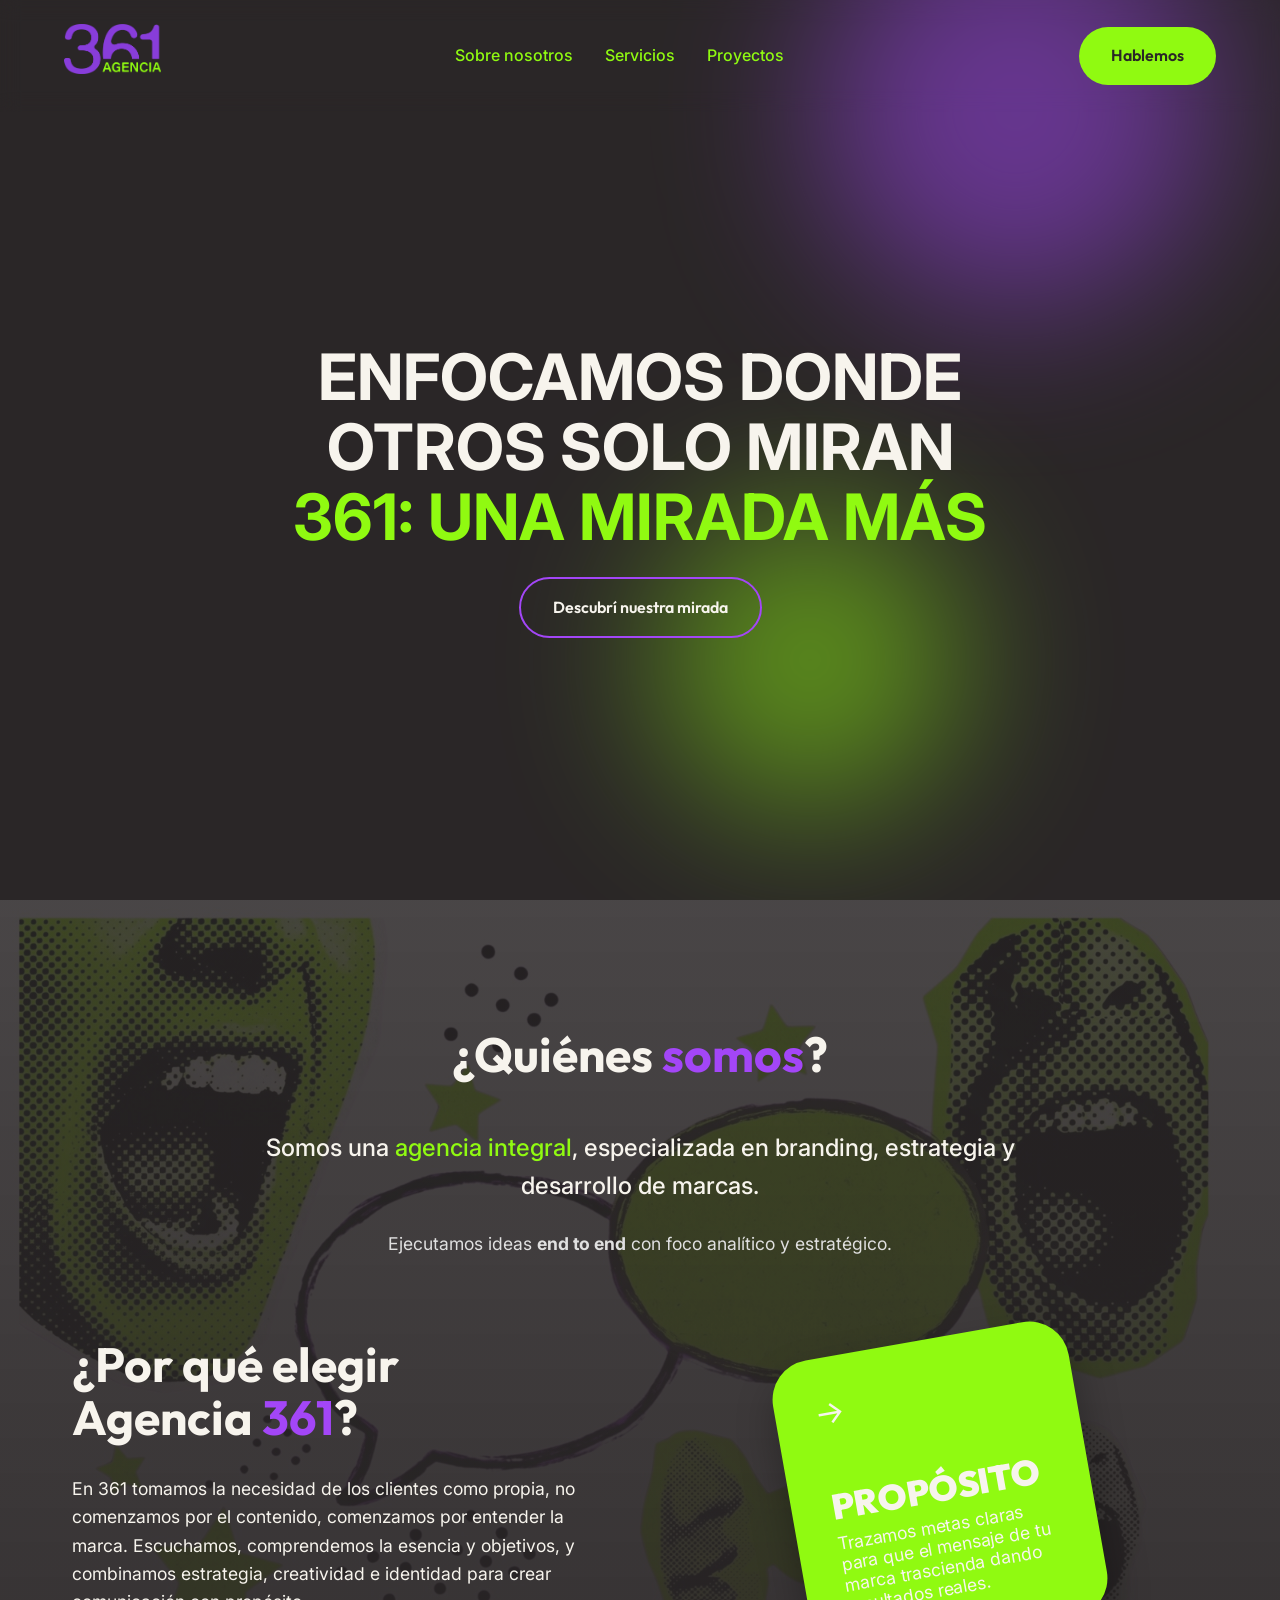
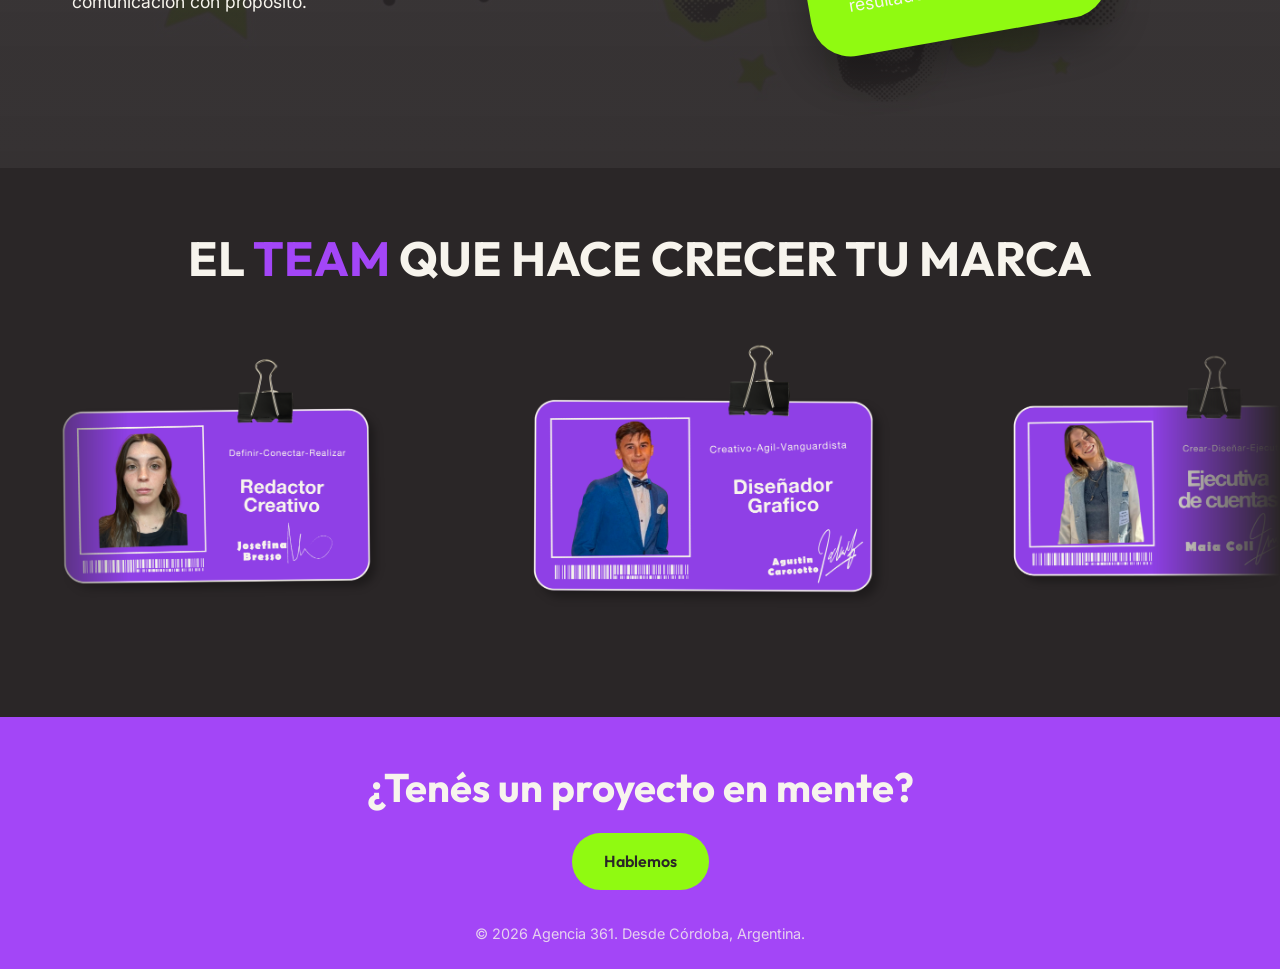
==== commit c98179c3: "fix: Corregir errores tipográficos y mejorar la redacción en HTML" ====
--- a/index.html
+++ b/index.html
@@ -35,7 +35,7 @@
     <!-- Hero Section -->
     <header class="hero section-reveal">
         <div class="hero-content">
-            <h1>Enfocamos donde otros solo miran<br><span class="highlight-green">361: una mirada mas</span></h1>
+            <h1>Enfocamos donde otros solo miran<br><span class="highlight-green">361: una mirada más</span></h1>
             <a href="#sobre-nosotros" class="btn-secondary">Descubrí nuestra mirada</a>
         </div>
         <!-- Elementos decorativos (Blobs) -->
@@ -52,11 +52,10 @@
                 <h2 class="section-title">¿Quiénes <span class="highlight-purple">somos</span>?</h2>
                 <p class="large-text" style="max-width: 800px; margin: 0 auto 1.5rem;">
                     Somos una <span class="highlight-green">agencia integral</span>, especializada en branding,
-                    estrategia y desarrollo de marcas
-
+                    estrategia y desarrollo de marcas.
                 </p>
                 <p style="max-width: 800px; margin: 0 auto; color: #e0e0e0; font-size: 1.1rem;">
-                    Ejecutamos ideas <strong>end to end</strong> con foco analítico y estrategico.
+                    Ejecutamos ideas <strong>end to end</strong> con foco analítico y estratégico.
                 </p>
             </div>
 
